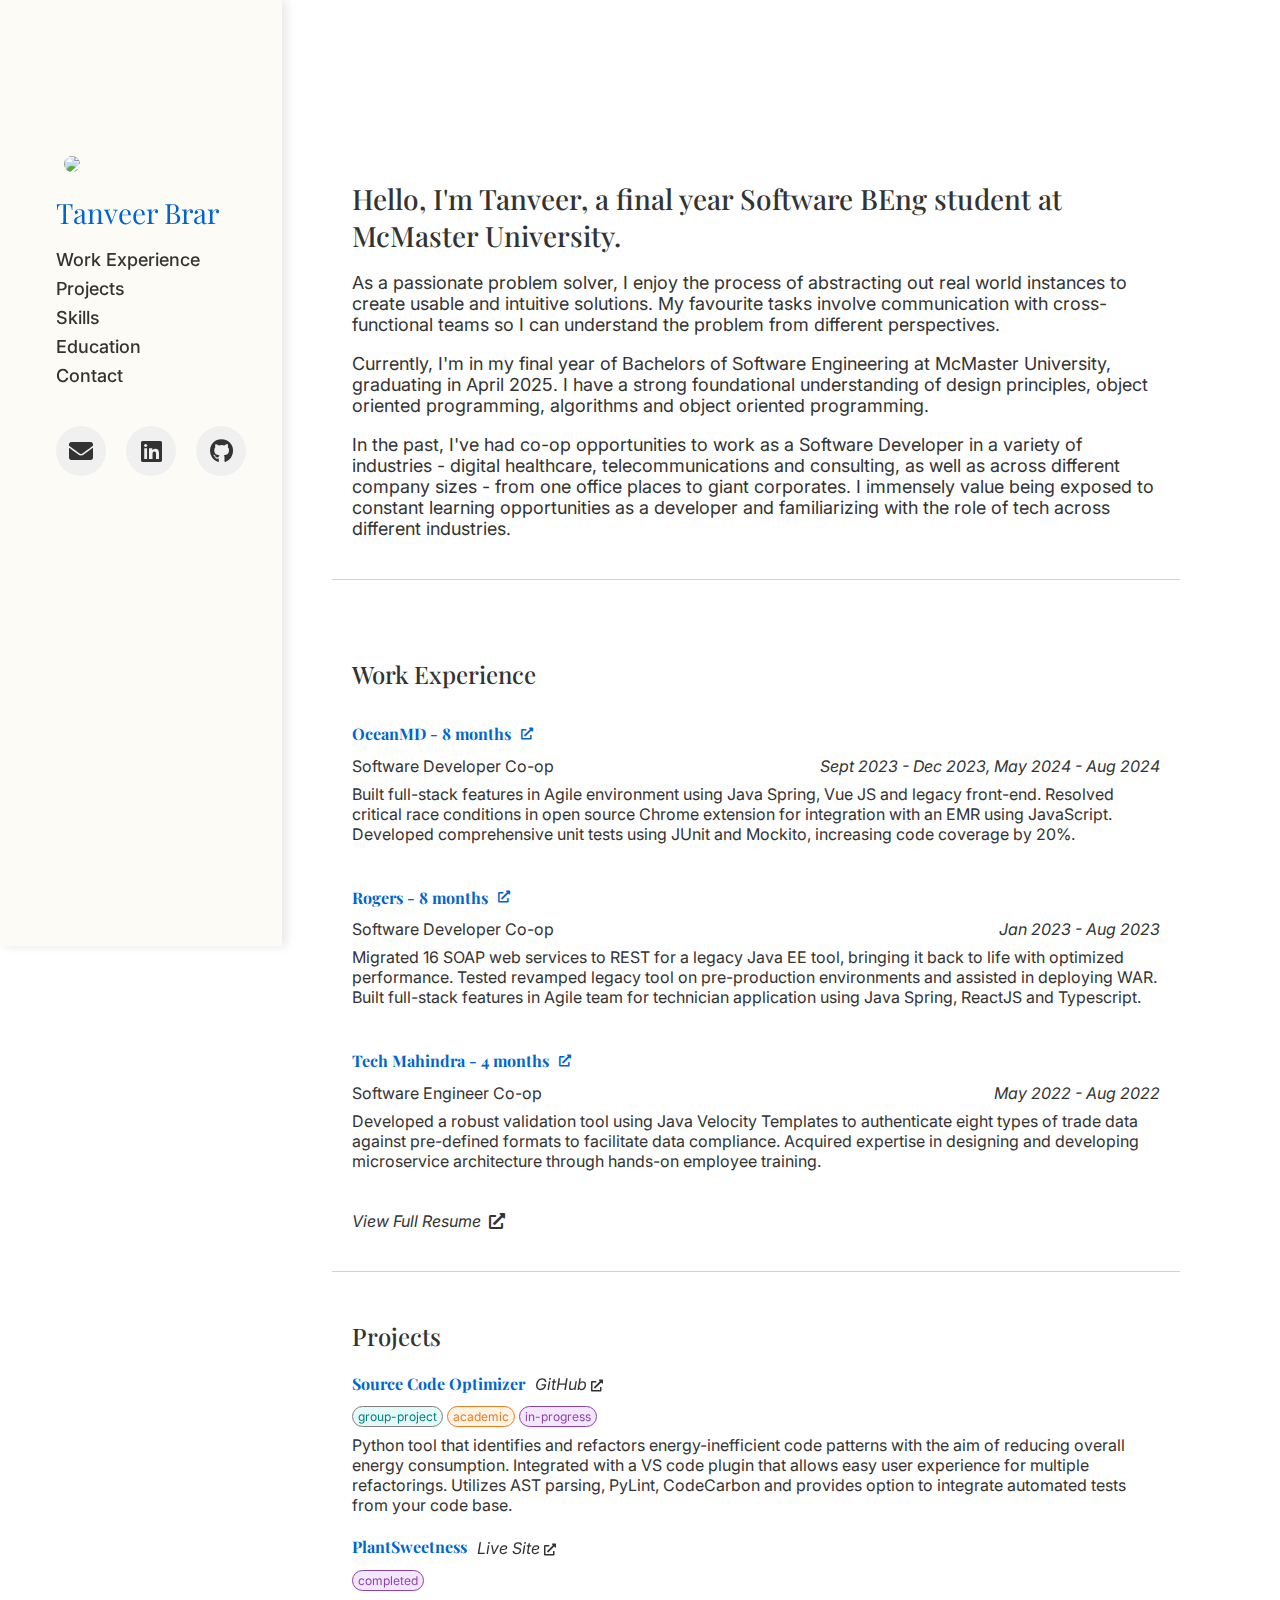
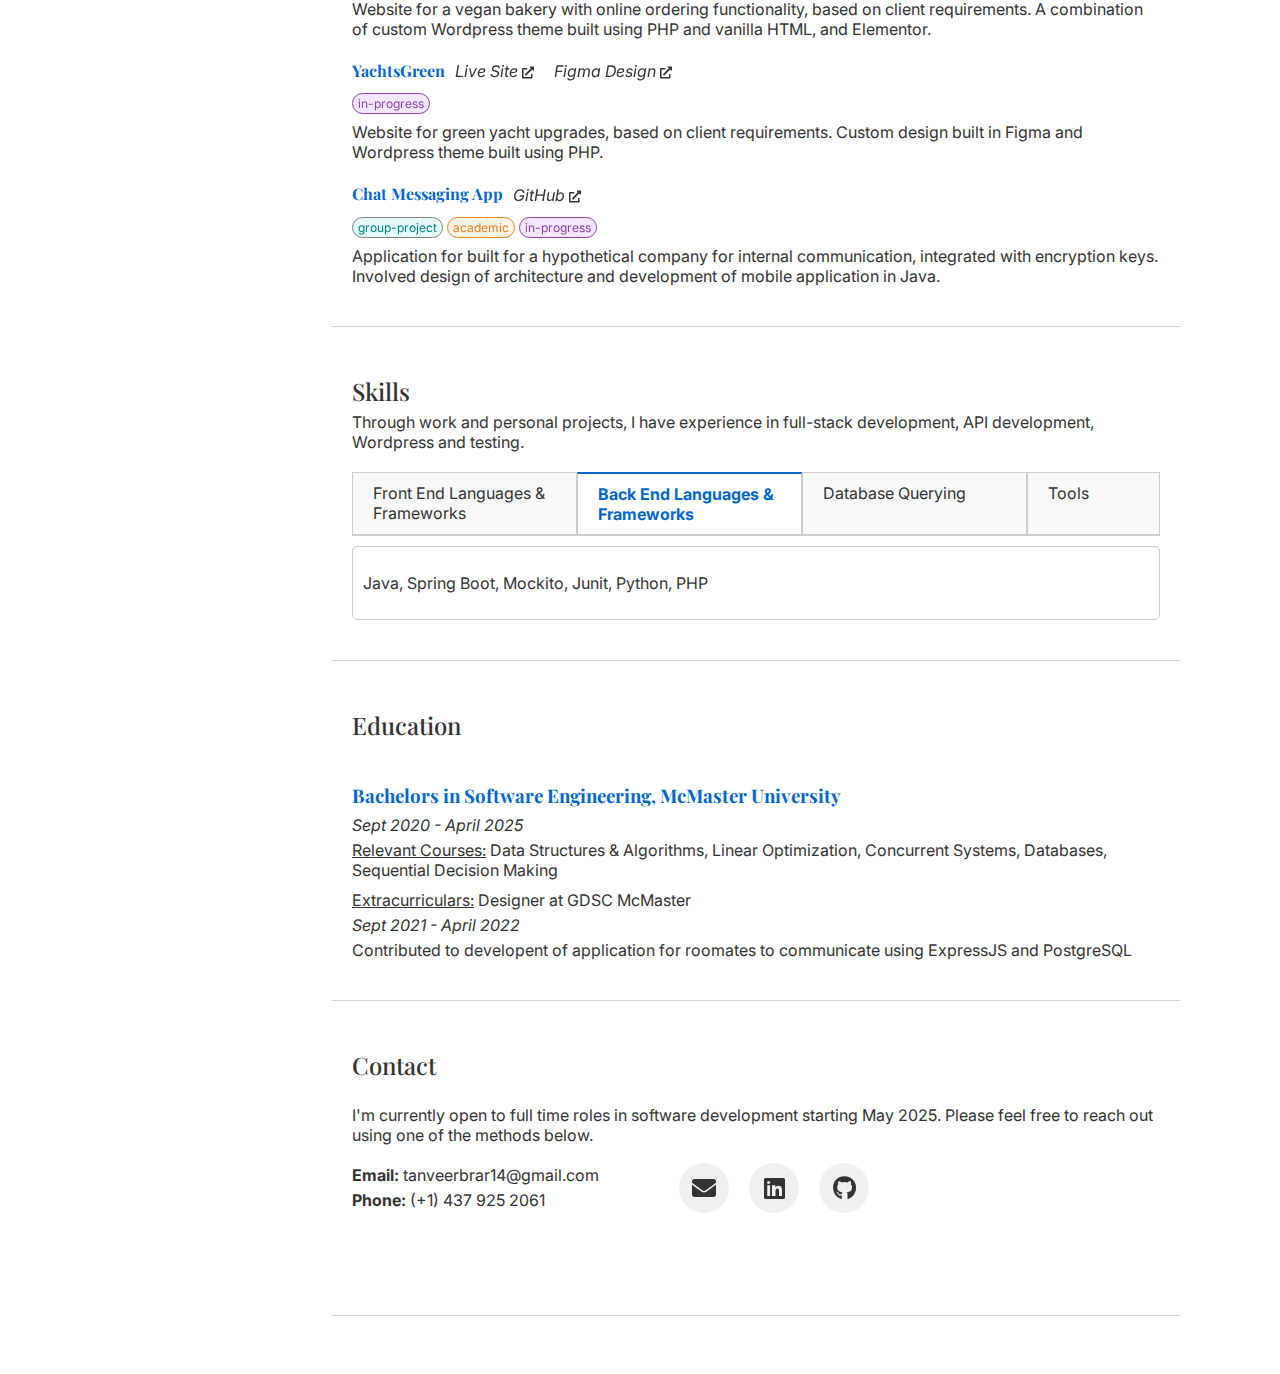
==== index.html @ 0b16622b "Renamed file" ====
<!DOCTYPE html>
<html>
<head>
    <meta charset="utf-8">
    <title>Tanveer Brar</title>
    <link rel="stylesheet" href="style.css">
    <link href="https://fonts.googleapis.com/css2?family=Inter:wght@100;200;300;400;500;600;700;800;900&display=swap" rel="stylesheet">
    <link href="https://fonts.googleapis.com/css2?family=Playfair+Display:wght@400;500;600;700&family=Inter:wght@300;400;500;600&display=swap" rel="stylesheet">
    <link href="https://cdnjs.cloudflare.com/ajax/libs/font-awesome/5.15.4/css/all.min.css" rel="stylesheet"/>
    <link rel="icon" type="image/png" href="favicon.png">
</head>
<body>
    <div class="container content">
        <div class="column content-about">
            <img src="/Users/tanveerbrar/Downloads/site/resources/tb.png">
            <div class="content-about-text">
                <div class="name" href="#">Tanveer Brar</div>
                <header>
                        <a href="#work-experience" class="nav-link">Work Experience</a>
                        <a href="#projects" class="nav-link">Projects</a>
                        <a href="#skills" class="nav-link">Skills</a>
                        <a href="#education" class="nav-link">Education</a>
                        <a href="#contact" class="nav-link">Contact</a>
                </header>
                <div class="content-quick-links">
                    <a href="mailto:tanveerbrar14@gmail.com" class="icon email" title="Email me">
                        <i class="fas fa-envelope"></i>
                    </a>
                
                    <!-- LinkedIn Icon -->
                    <a href="https://www.linkedin.com/in/brart5/" target="_blank" class="icon linkedin" title="Visit my LinkedIn">
                        <i class="fab fa-linkedin"></i>
                    </a>
                
                    <!-- GitHub Icon -->
                    <a href="https://github.com/tbrar06" target="_blank" class="icon github" title="Visit my GitHub">
                        <i class="fab fa-github"></i>
                    </a>
                </div>  
            </div>
        </div>

        <!-- Main Content Area -->
        <div class="column content-info">
            <div class="content-info-name">Hello, I'm Tanveer, a final year Software BEng student at McMaster University.</div>
            <!-- <div class="content-info-intro">Final year Software BEng student at McMaster University</div> -->

            <div class="content-info-intro">
                <p>As a passionate problem solver, I enjoy the process of abstracting out real world instances to create usable and intuitive solutions. My favourite tasks involve communication with cross-functional teams so I can understand the problem from different perspectives.</p>
                <p>Currently, I'm in my final year of Bachelors of Software Engineering at McMaster University, graduating in April 2025. I have a strong foundational understanding of design principles, object oriented programming, algorithms and object oriented programming.</p>
                <p>In the past, I've had co-op opportunities to work as a Software Developer in a variety of industries - digital healthcare, telecommunications and consulting, as well as across different company sizes - from one office places to giant corporates. I immensely value being exposed to constant learning opportunities as a developer and familiarizing with the role of tech across different industries.</p>
            </div>
            <hr/>
            
            <div class="cards work-experience">
                <p class="card-header" id="work-experience">Work Experience</p>
                <a href="https://www.oceanmd.com/" target="_blank">
                    <div class="card card-1">
                        <div class="work-header">
                            <h4 class="work-place">OceanMD - 8 months</h4>
                            <i class="fas fa-external-link-alt arrow"></i>
                        </div>
                        <div class="work-info">
                            <span class="work-role">Software Developer Co-op</span>
                            <span class="timeline">Sept 2023 - Dec 2023, May 2024 - Aug 2024</span>
                        </div>
                        <div class="work-highlights">
                            Built full-stack features in Agile environment using Java Spring, Vue JS and legacy front-end. 
                            Resolved critical race conditions in open source Chrome extension for integration with an EMR using JavaScript.
                            Developed comprehensive unit tests using JUnit and Mockito, increasing code coverage by 20%.
                        </div>
                    </div>
                </a>
                <a href="https://www.rogers.com/" target="_blank">
                    <div class="card card-2">
                        <div class="work-header">
                            <h4 class = "work-place">Rogers - 8 months</h4>
                            <i class="fas fa-external-link-alt arrow"></i>
                        </div>
                        <div class="work-info">
                            <span class="work-role">Software Developer Co-op</span>
                            <span class="timeline">Jan 2023 - Aug 2023</span>
                        </div>
                        <div class = "work-highlights">
                            Migrated 16 SOAP web services to REST for a legacy Java EE tool, bringing it back to life with optimized performance.
                            Tested revamped legacy tool on pre-production environments and assisted in deploying WAR.
                            Built full-stack features in Agile team for technician application using Java Spring, ReactJS and Typescript.
                        </div>
                    </div>
                </a>
                <a href="https://www.techmahindra.com/" target="_blank">
                    <div class="card card-3">
                        <div class="work-header">
                            <h4 class = "work-place">Tech Mahindra - 4 months</h4>
                            <i class="fas fa-external-link-alt arrow"></i>
                        </div>
                        <div class="work-info">
                            <span class="work-role">Software Engineer Co-op</span>
                            <span class="timeline">May 2022 - Aug 2022</span>
                        </div>
                        <div class = "work-highlights">
                            Developed a robust validation tool using Java Velocity Templates to authenticate eight types of trade data against pre-defined formats to facilitate data compliance.
                            Acquired expertise in designing and developing microservice architecture through hands-on employee training.
                        </div>
                    </div>
                </a>
                <div class="work-resume timeline" onclick="openResume()">
                    <a class="resume-btn">View Full Resume&nbsp;</a>
                    <i class="fas fa-external-link-alt arrow"></i>
                </div>
            </div>
            <hr/>
            
            <div class = "cards projects-1">
                <p class="card-header" id="projects">Projects</p>
                <div class="card card-1">
                    <div class="project-header">
                        <h4 class = "project-name">Source Code Optimizer</h4>
                        <span>
                            <a class="project-link timeline" href="https://github.com/ssm-lab/capstone--source-code-optimizer" target="_blank">GitHub 
                                <i class="fas fa-external-link-alt arrow"></i>
                            </a>
                        </span>
                    </div>
                    <div class = "project-highlights">
                        <span class="highlight highlight-1">group-project</span>
                        <span class="highlight highlight-2">academic</span>
                        <span class="highlight highlight-3">in-progress</span>
                    </div>
                    <div class="project-info">
                        Python tool that identifies and refactors energy-inefficient code patterns with the aim of reducing overall energy consumption. Integrated with a VS code plugin that allows easy user experience for multiple refactorings. Utilizes AST parsing, PyLint, CodeCarbon and provides option to integrate automated tests from your code base.
                    </div>
                </div>
                <div class="card card-2">
                    <div class="project-header">
                        <h4 class="project-name">PlantSweetness</h4>
                        <span>
                            <a class ="project-link timeline" href="https://plantsweetness.ca/" target="_blank">Live Site
                                <i class="fas fa-external-link-alt arrow"></i>
                            </a>
                        </span>
                    </div>
                    <div class = "project-highlights">
                        <span class="highlight highlight-3">completed</span>
                    </div>
                    <div class="project-info">
                        Website for a vegan bakery with online ordering functionality, based on client requirements. A combination of custom Wordpress theme built using PHP and vanilla HTML, and Elementor. 
                    </div>
                </div>
                <div class="card card-3">
                    <div class="project-header">
                        <h4 class="project-name">YachtsGreen</h4>
                        <span>
                            <a class ="project-link timeline" href="https://yachtsgreen.com/" target="_blank">Live Site
                                <i class="fas fa-external-link-alt arrow"></i>
                            </a>
                            <a class ="project-link timeline" href="https://www.figma.com/design/qtJuKY3GXIJHHgj8YnVy6g/Green-Yachts?node-id=0-1&t=8EjvYBEHaGcBm1g8-1" target="_blank">&nbsp;&nbsp;&nbsp;&nbsp;Figma Design
                                <i class="fas fa-external-link-alt arrow"></i>
                            </a>
                        </span>
                    </div>
                    <div class = "project-highlights">
                        <span class="highlight highlight-3">in-progress</span>
                    </div>
                    <div class="project-info">
                        <span>Website for green yacht upgrades, based on client requirements. Custom design built in Figma and Wordpress theme built using PHP.
                    </div>
                </div>
            </div>
            <div class = "cards projects-2">
                <div class = "card card-1">
                    <div class="project-header">
                        <h4 class="project-name">Chat Messaging App</h4>
                        <span>
                            <a class ="project-link timeline" href="https://github.com/sardanad/Chat-Messaging-App" target="_blank">GitHub
                                <i class="fas fa-external-link-alt arrow"></i>
                            </a>
                        </span>
                    </div>
                    <div class = "project-highlights">
                        <span class="highlight highlight-1">group-project</span>
                        <span class="highlight highlight-2">academic</span>
                        <span class="highlight highlight-3">in-progress</span>
                    </div>
                    <div class="project-info">
                        Application for built for a hypothetical company for internal communication, integrated with encryption keys. Involved design of architecture and development of mobile application in Java.
                    </div>
                </div>
            </div>
            <hr/>

            <div class="skills">
                <p class="card-header" id="skills">Skills</p>
                <div class="skills-inner">
                    Through work and personal projects, I have experience in full-stack development, API development, Wordpress and testing.
                    <div class="tabs">
                        <div class="tab tab-1" data-target="tab1">Front End Languages & Frameworks</div>
                        <div class="tab tab-2 active" data-target="tab2">Back End Languages & Frameworks</div>
                        <div class="tab tab-3" data-target="tab3">Database Querying</div>
                        <div class="tab tab-4" data-target="tab4">Tools</div>
                    </div>
                    <div class="tab-content" id="tab1">
                        <p>Vue JS, React JS, JavaScript, TypeScript, HTML, CSS</p>
                    </div>
                    <div class="tab-content active" id="tab2">
                        <p>Java, Spring Boot, Mockito, Junit, Python, PHP</p>
                    </div>
                    <div class="tab-content" id="tab3">
                        <p>SQL, MQL</p>
                    </div>
                    <div class="tab-content" id="tab4">
                        <p>MongoDB, Docker, Tomcat, GitHub, LaTeX, Postman</p>
                    </div>
                </div>
            </div>
            <hr/>

            <div class="education">
                <p class="card-header" id="education">Education</p>
                <div class="education-inner">
                    <h3>Bachelors in Software Engineering, McMaster University</h3>
                    <div class="timeline">Sept 2020 - April 2025</div>
                    <div><u>Relevant Courses:</u> Data Structures & Algorithms, Linear Optimization, Concurrent Systems, Databases, Sequential Decision Making</div><br/>  
                </div>
                <div class="extra-inner">
                    <div><u>Extracurriculars:</u> Designer at GDSC McMaster</div>
                    <div class="timeline">Sept 2021 - April 2022</div>
                    <div>Contributed to developent of application for roomates to communicate using ExpressJS and PostgreSQL</div>
                </div>
            </div>
            <hr/>
            
            <div class="contact">
                <p class="card-header" id="contact">Contact</p>
                <div class="contact-inner">
                    I'm currently open to full time roles in software development starting May 2025. Please feel free to reach out using one of the methods below. 

                    <div class="contact-info">
                        <div class="contact-text">
                            <div class="contact-email"><b>Email: </b>tanveerbrar14@gmail.com</div> 
                            <div class="contact-phone"><b>Phone: </b>(+1) 437 925 2061</div>
                        </div>
                        <div class="contact-links">
                            <a href="mailto:tanveerbrar14@gmail.com" class="icon email" title="Email me">
                                <i class="fas fa-envelope"></i>
                            </a>
                        
                            <a href="https://www.linkedin.com/in/brart5/" target="_blank" class="icon linkedin" title="Visit my LinkedIn">
                                <i class="fab fa-linkedin"></i>
                            </a>
                        
                            <a href="https://github.com/tbrar06" target="_blank" class="icon github" title="Visit my GitHub">
                                <i class="fab fa-github"></i>
                            </a>
                        </div>
                    </div>
                </div>
            </div>
            <hr/>
        </div>
    </div>
    
    <script>
        const tabs = document.querySelectorAll('.tab');
        const tabContents = document.querySelectorAll('.tab-content');

        tabs.forEach(tab => {
            tab.addEventListener('click', () => {
                tabs.forEach(t => t.classList.remove('active'));
                tabContents.forEach(content => content.classList.remove('active'));
                tab.classList.add('active');
                const target = document.getElementById(tab.dataset.target);
                target.classList.add('active');
            });
        });

        function openResume() {
            window.open('/Users/tanveerbrar/Downloads/site/Tanveer Brar - Resume.pdf', '_blank'); // Opens in a new tab
        }
    </script>
</body>
</html>
---- style.css ----
@import url('https://cdnjs.cloudflare.com/ajax/libs/font-awesome/5.15.4/css/all.min.css');

:root {
    --heading-font: 'Playfair Display', serif;
    --body-font: 'Inter', sans-serif;
}

body{
    background-color: white;
    width: 100%;
    color: grey;
    font-family: var(--body-font);
    color: #333;
    margin: 0px;
}

h1,h2,h3,h4,h5,h6{
    font-family: var(--heading-font);
    color: #000000;
    color: rgb(0, 102, 204);
}

hr{
    border: none; 
    border-top: 1px solid #d3d3d3;
    margin-top: 40px;
}

.content-about header{
    display: flex;
    flex-direction: column;
    gap: 8px;
}


.content-quick-links, .contact-links {
    display: flex;
    gap: 20px; 
    margin-top: 40px;
}

.icon {
    display: flex;
    justify-content: center;
    align-items: center;
    text-decoration: none; 
    width: 50px;
    height: 50px;
    border-radius: 50%;
    background-color: #f0f0f0;
    color: #333; 
    font-size: 1.5rem;
    transition: background-color 0.3s ease, color 0.3s ease;
}

.icon:hover {
    background-color: #0073e6; 
    color: white; 
}

.icon.email:hover {
    background-color: #ea4335; 
}

.icon.linkedin:hover {
    background-color: #0a66c2; 
}

.icon.github:hover {
    background-color: #333; 
}


.content-about header a.nav-link{
    text-decoration: none;
    color: inherit;
    font-size: 18px;
    font-weight: 500;
}

a.nav-link:hover {
    background-color: #f0f0f0; 
}

.content-about img {
    border-radius: 70px;
    height: 165px;
    margin-top: 110px;
    margin-left: 24px;
    object-fit: cover;
    object-position: center;
}

.container.content {
    display: flex;
    gap: 20px;
    flex-wrap: wrap;
    width: 100%;
    min-height: 100vh;
    padding-bottom: 50px;
}

.content-about {
    background-color: #FDFBF5;
    position: sticky;
    height: 100vh;
    top: 0; 
    align-self: stretch;
    box-shadow: 4px 0 10px rgba(0, 0, 0, 0.1); 
    overflow-y: auto;
}

.content-about .content-about-text{
    margin-left: 16px;
}

.content-about .content-about-text .name{
    text-decoration: none;
    font-size: 28px;
    font-family: var(--heading-font);
    color: rgb(0, 102, 204);
    padding: 18px 0;
}

.column.content-about {
    flex: 0.2;
    padding: 46px 30px 0 40px;
}

.column.content-info {
    padding: 180px 100px 0 30px;
    flex: 0.8; 
}

.cards {
    display: flex;
    flex-wrap: wrap;
}
.cards.projects-1{
    padding-bottom: 0;
}
.cards .card{
    flex: 1;
    flex-basis: 100%;
    background-color: #ffffff;
    padding: 5px 15px 0px 0px;
}
p.card-header{
    font-weight: 500;
    margin-inline-start: 0;
    margin-inline-end: 0;
    margin-block-start: 0;
    margin-block-end: 0;
    font-size: 24px;
    font-family: var(--heading-font);
    color: #333;
    flex-basis: 100%;
    padding: 40px 20px 0px 20px;
}

.content-info .content-info-intro{
    font-size: 18px;
    text-align: left;
    padding: 0 20px;
}

.content-info .content-info-name{
    font-size: 28px;
    text-align: left;
    font-family: var(--heading-font);
    font-weight: 500;
    padding: 0 20px;
}

.tabs {
    display: flex;
    border-bottom: 2px solid #ccc;
    margin: 20px 0px 10px 0px;
}

.tab {
    padding: 10px 20px;
    cursor: pointer;
    border: 1px solid #ccc;
    border-bottom: none;
    background-color: #f9f9f9;
    transition: background-color 0.3s;
}

.tab-1, .tab-2, .tab-3{
    flex: 1;
}

.tab-4{
    flex: 0.5;
}

.tab:hover {
    background-color: #eaeaea;
}

.tab.active {
    background-color: #fff;
    font-weight: bold;
    border-top: 2px solid rgb(0, 102, 204);
    color: rgb(0, 102, 204);
}

.tab-content {
    display: none;
    padding: 10px;
    border: 1px solid #ccc;
    border-radius: 5px;
    background-color: #fff;
}

.tab-content.active {
    display: block;
}

.timeline{
    font-style: italic;
    font-size: 16px;
}

.work-info{
    display: flex;
    justify-content: space-between; 
    align-items: center; 
    width: 100%; 
    margin-bottom: 8px;
    margin-top: -10px;
}

span.timeline{
    text-align: right;
}

span.work-role{
    text-align: left;
}

.work-experience{
    padding-top: 30px;
}

.work-experience .card{
    margin-top: 10px;
    padding: 2px 20px 10px 20px;
    cursor: pointer; 
}

.work-experience .card:hover {
    border-radius: 20px;
    box-shadow: 0 8px 15px #f0f0f0, 0 0 20px rgba(0, 115, 230, 0.6); 
    border-color: rgba(0, 115, 230, 0.8); 
}
.work-experience .card:hover .arrow {
    transform: scale(1.1); 
}

.work-experience a{
    text-decoration: none;
    color: inherit;
}
.work-experience a i{
    color: rgb(0, 102, 204);
}

.work-header {
    display: flex;
    align-items: center; 
    justify-content: left; 
    gap: 10px; 
}
.cards.projects-1 .card, .cards.projects-2 .card{
    padding: 0 20px;
}
.project-header {
    display: flex;
    justify-content: left; 
    gap: 10px; 
    align-items: center;
}

.work-resume{
    padding: 30px 20px 0 20px;
    cursor: pointer;
}


.project-header a.project-link{
    text-decoration: none;
    color: inherit;
    top: 1px;
    position: relative;
}

.work-header i, .project-header .project-link i{
    font-size: 12px;
}

.work-resume:hover{
    transform: scale(1.05); 
}    

.project-header .project-link:hover {
    transform: scale(1.05); 
}    

.project-highlights .highlight{
    border-radius: 20px;
    padding: 2px 5px;
    background-color: #e6f9f9; 
    color: #008080; 
    border: 1px solid grey;
    font-size: 12px;
    top: -10px;
    position: relative;
}

.project-highlights .highlight-2{
    background-color: #fff3e6; 
    color: #e67e22; 
    border: 1px solid #e67e22;
}

.project-highlights .highlight-3{
    background-color: #f3e6ff; 
    color: #8e44ad; 
    border: 1px solid #8e44ad;
}

.skills .skills-inner, .education .education-inner, .contact .contact-inner{
    padding: 24px 20px 0 20px;
}

.skills .skills-inner, .education .extra-inner{
    margin-top: -10px;
    padding: 0px 20px 0 20px;
}

.skills .skills-inner, .education .education-inner .timeline{
    margin-top: -12px;
    margin-bottom: 5px;
}

.skills .skills-inner, .education .extra-inner .timeline{
    margin-top: 5px;
    margin-bottom: 5px;
}

.contact .contact-info{
    padding: 20px 0;
    display: flex;
    gap: 80px;
    justify-content: left;
}

.contact .contact-info .contact-text .contact-email{
    padding-bottom: 5px;
}

.contact .contact-info .contact-links{
    position: relative;
    top: -42px;
}

@media (max-width: 768px) {
    .column.content-info {
        padding: 50px 20px 0 20px; 
        flex: 1;
    }
    .content-about {
        position: relative;
        height: auto;
        width: 100%;
    }
    .content-about img {
        height: 100px; 
        margin-top: 20px; 
    }
    .content-about header {
        flex-direction: row;
        flex-wrap: wrap;
        justify-content: center;
    }
    .cards .card {
        flex-basis: 100%;
        padding: 10px;
    }
    .contact .contact-info {
        flex-direction: column;
        gap: 20px;
        align-items: center;
        text-align: center;
    }
    .tabs {
        flex-wrap: wrap;
        justify-content: center;
    }
    .tab {
        flex: 1 1 45%;
        text-align: center;
    }
    .content-info .content-info-name {
        font-size: 22px;
        text-align: center;
    }
    .content-info .content-info-intro {
        font-size: 16px;
    }
    p.card-header {
        font-size: 20px;
        text-align: center;
    }
    .tab {
        font-size: 14px;
        padding: 8px;
    }
    span.timeline, span.work-role {
        font-size: 14px;
    }
    .contact .contact-info .contact-text {
        font-size: 14px;
        text-align: center;
    }
    .tab-content p{
        font-size: 22px
    }
}
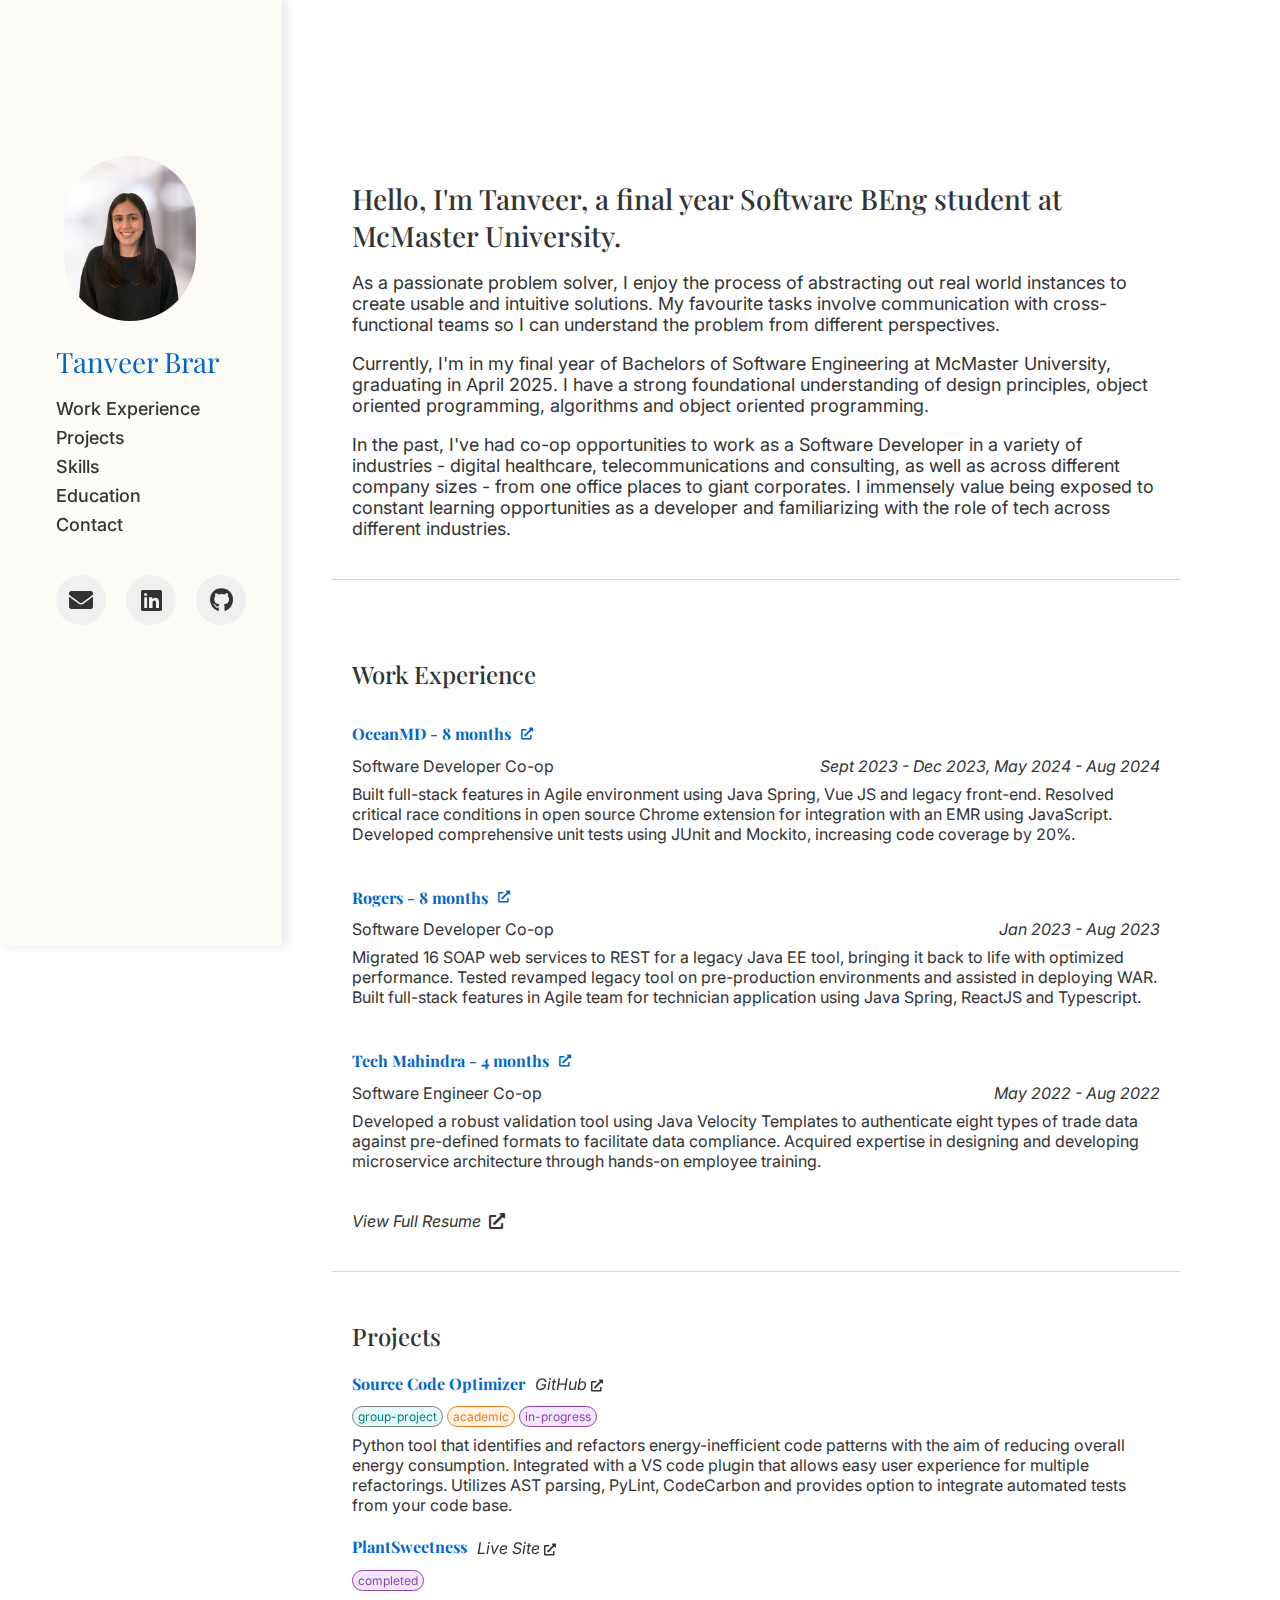
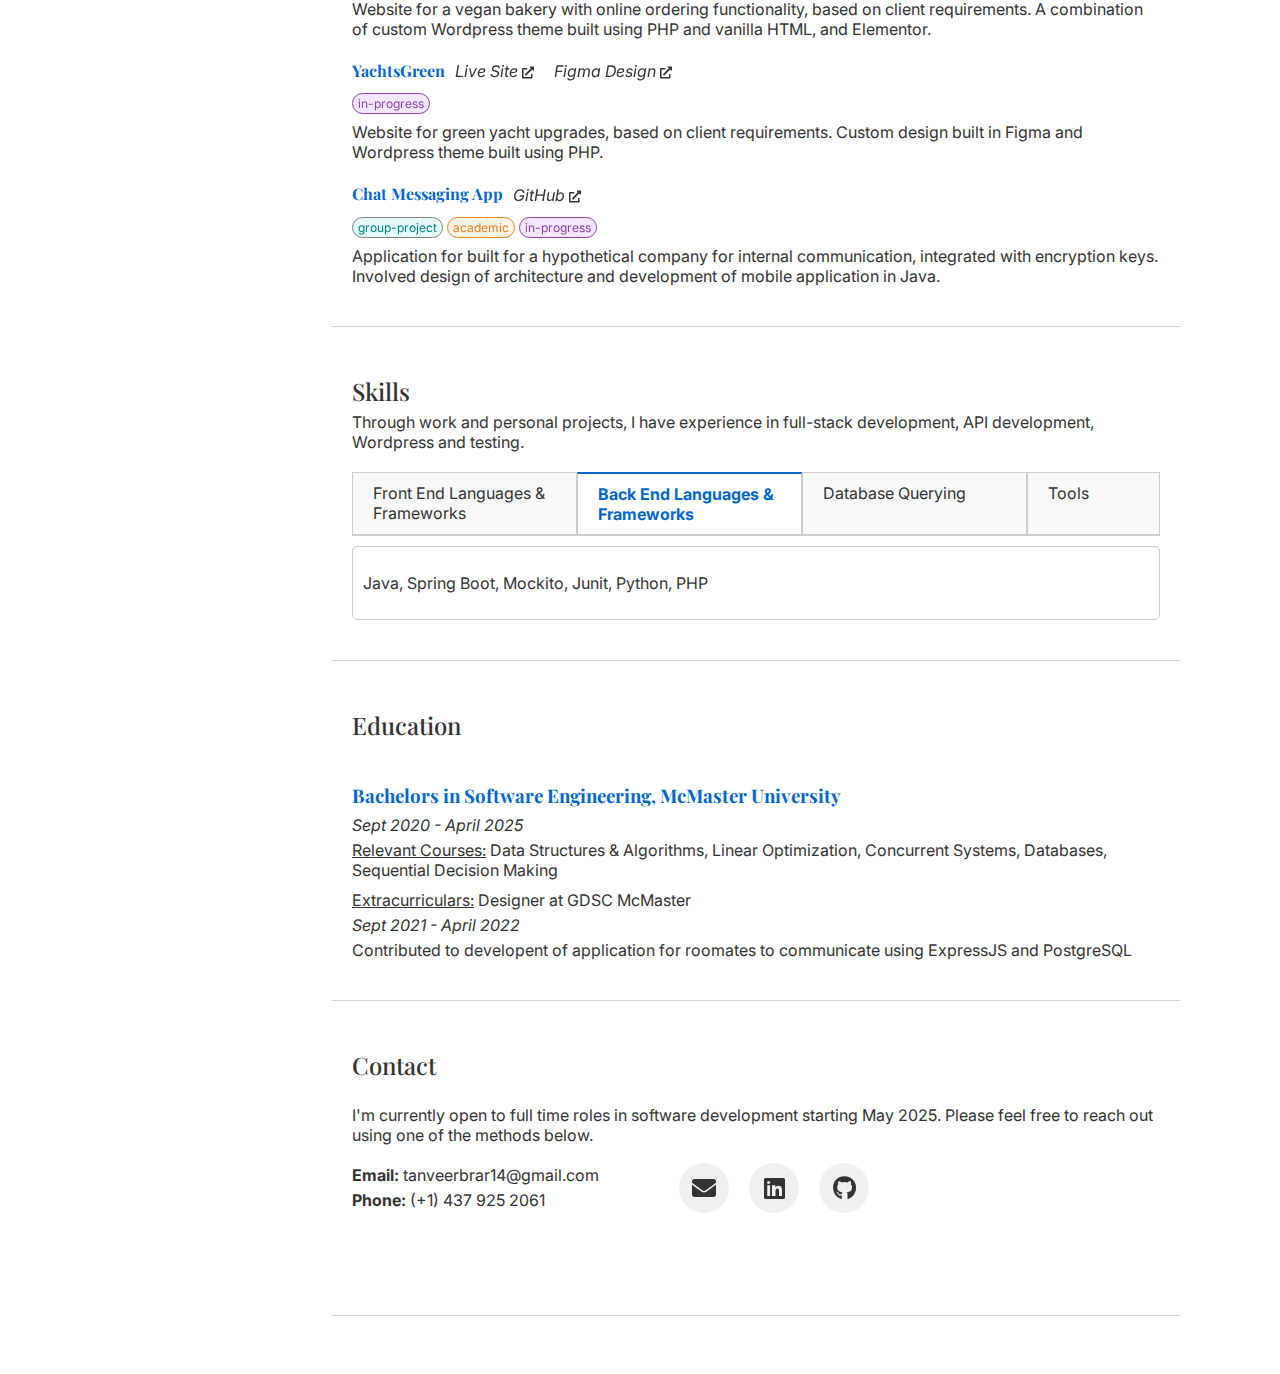
==== commit 8220de61: "Replaced local path" ====
--- a/index.html
+++ b/index.html
@@ -12,7 +12,7 @@
 <body>
     <div class="container content">
         <div class="column content-about">
-            <img src="/Users/tanveerbrar/Downloads/site/resources/tb.png">
+            <img src="resources/tb.png">
             <div class="content-about-text">
                 <div class="name" href="#">Tanveer Brar</div>
                 <header>
